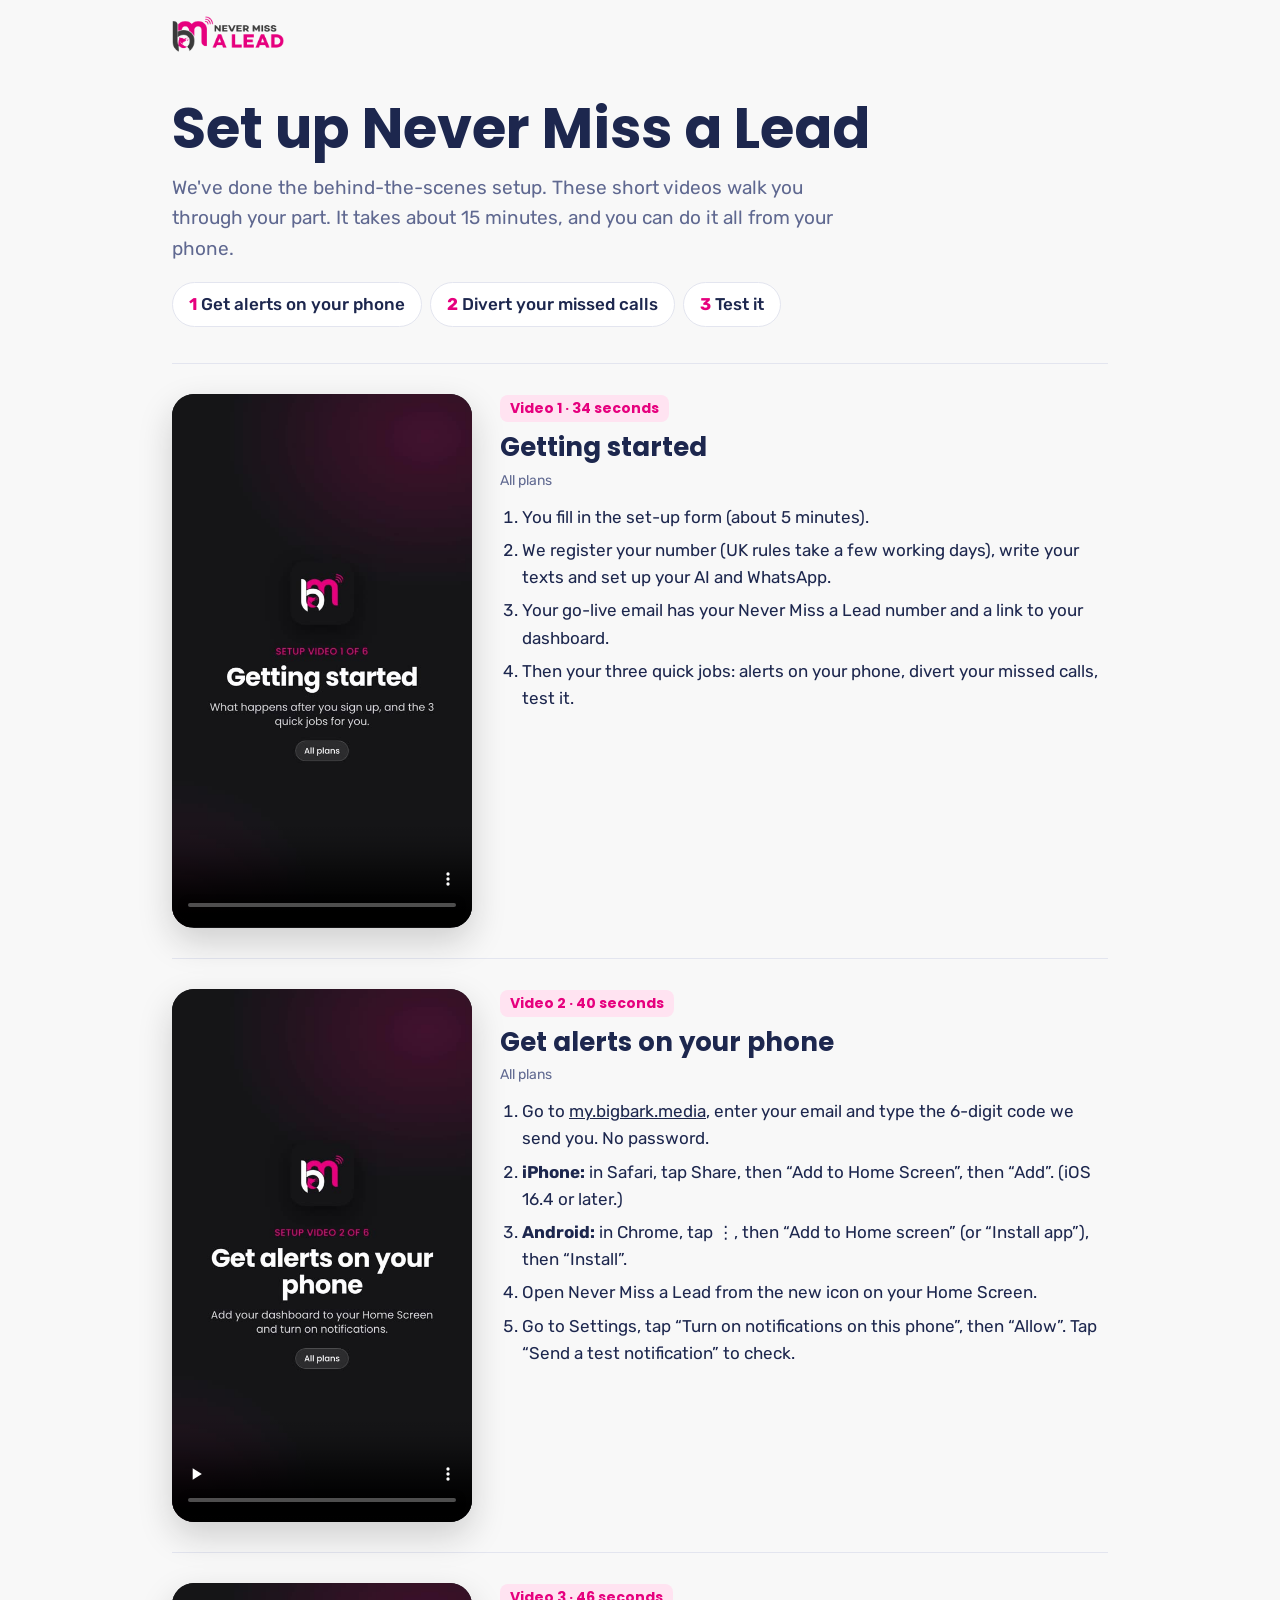
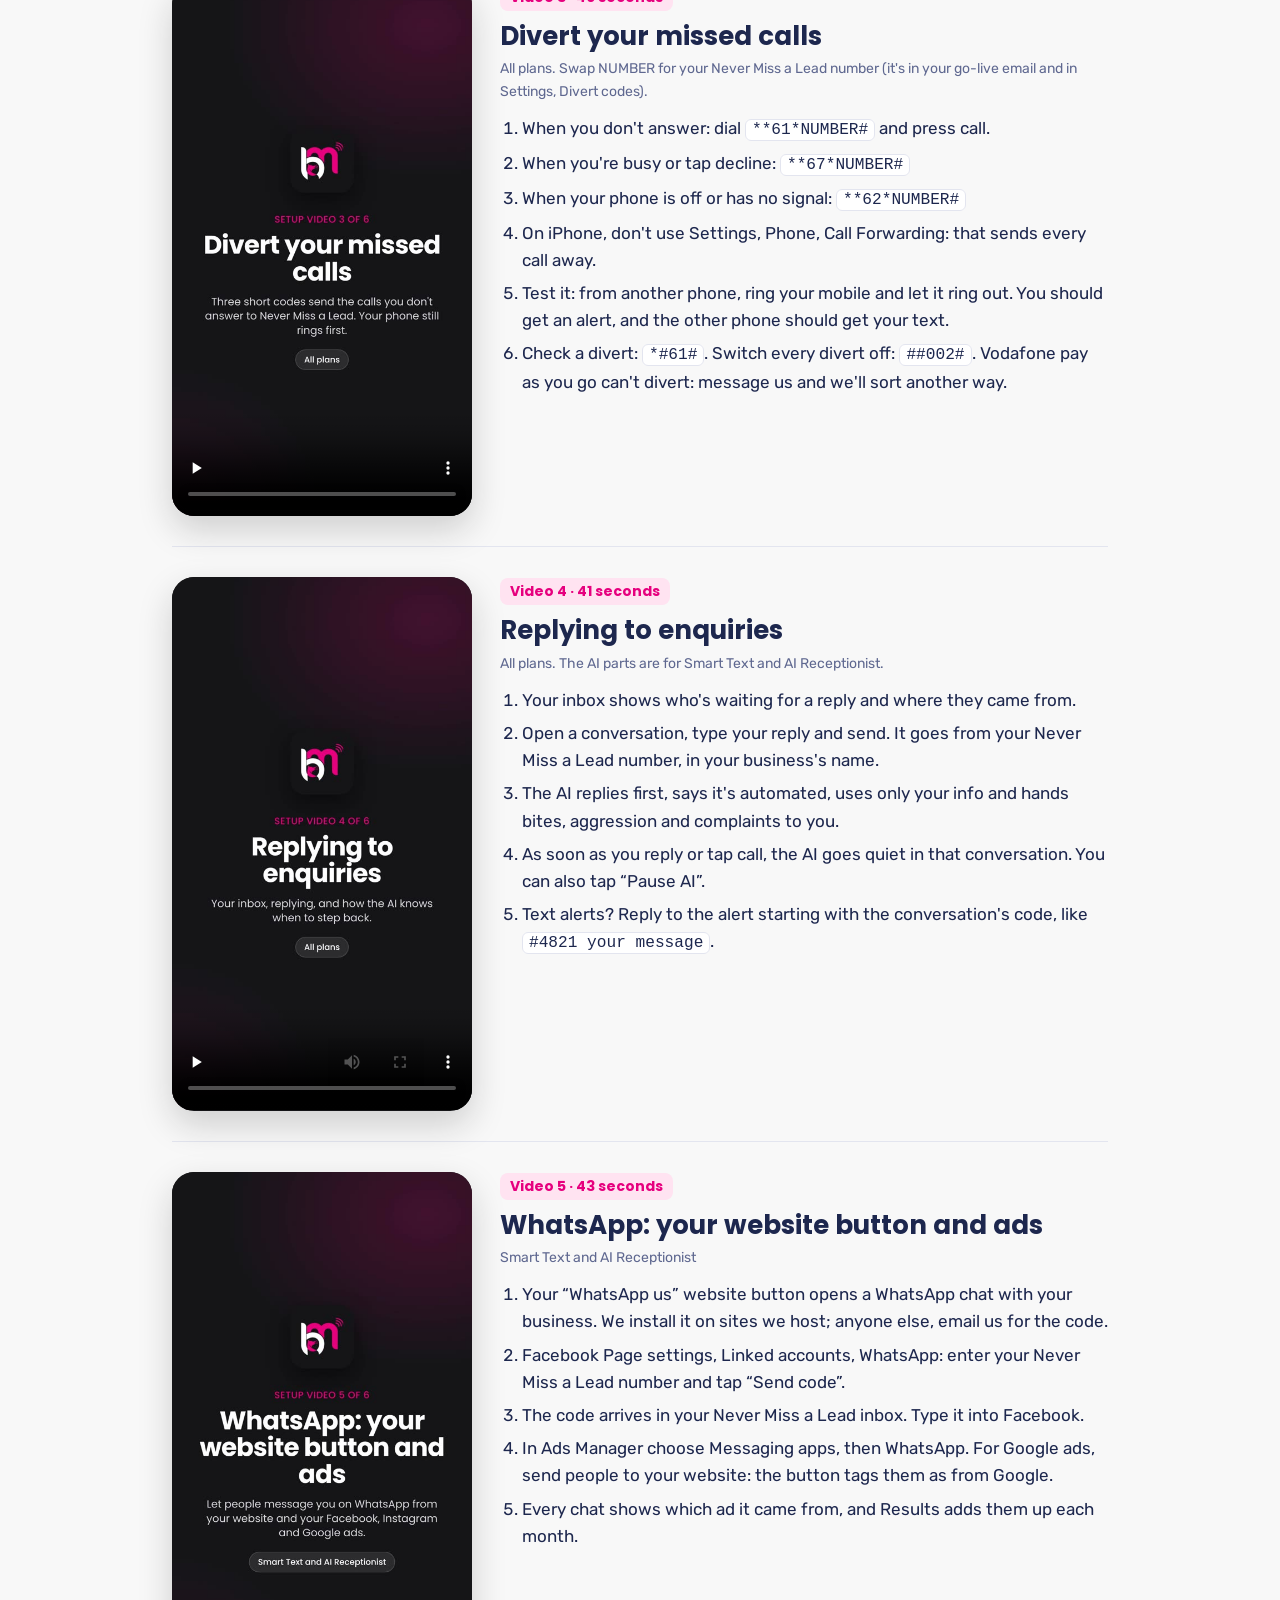
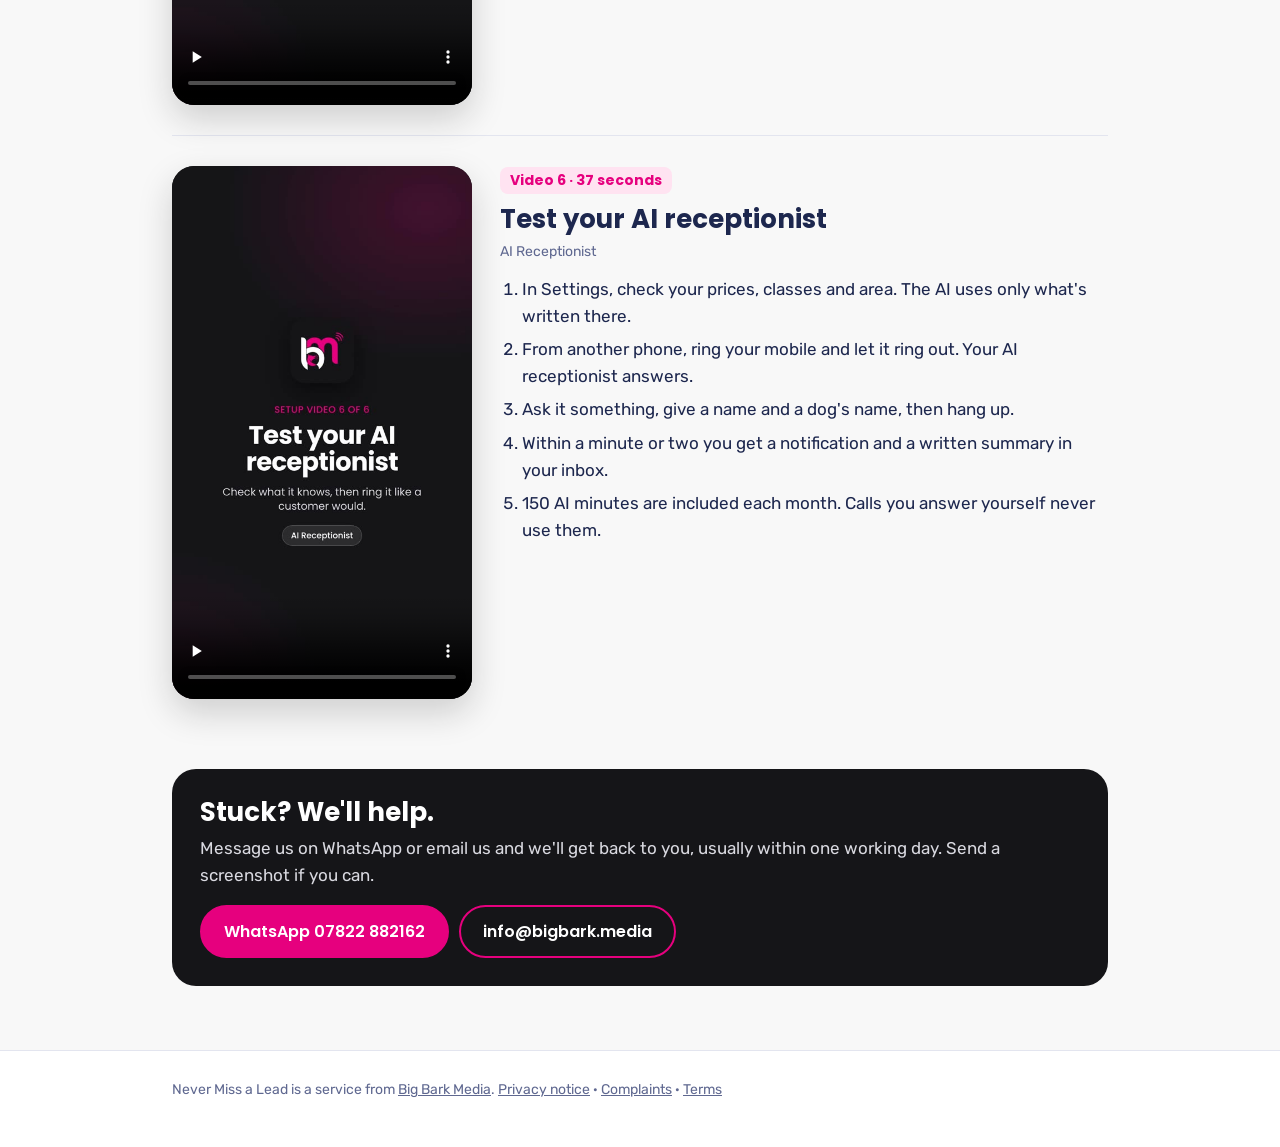
==== setup/index.html @ 9b6b5a78 "Setup videos page (/setup/) Co-Authored-By: Claude Opus 5.5 <noreply@anthropic.com> Claude-Session: " ====
<!doctype html>
<html lang="en-GB">
<head>
<link rel="icon" type="image/png" sizes="32x32" href="../assets/favicon-32.png">
<link rel="icon" type="image/png" sizes="192x192" href="../assets/favicon-192.png">
<link rel="apple-touch-icon" href="../assets/apple-touch-icon.png">
<meta charset="utf-8">
<meta name="viewport" content="width=device-width, initial-scale=1">
<title>Setup videos | Never Miss a Lead</title>
<meta name="description" content="Six short videos that walk you through setting up Never Miss a Lead: alerts on your phone, diverting your missed calls, replying, WhatsApp and testing your AI receptionist.">
<meta name="robots" content="noindex">
<meta name="theme-color" content="#151518">
<link rel="preconnect" href="https://fonts.googleapis.com">
<link rel="preconnect" href="https://fonts.gstatic.com" crossorigin>
<link href="https://fonts.googleapis.com/css2?family=Poppins:wght@500;600;700&family=Rubik:wght@400;500&display=swap" rel="stylesheet">
<style>
:root{--ink:#1D274E;--paper:#F8F8F8;--white:#fff;--hivis:#FFE3F1;--pink:#E6007E;--line:#E3E5EF;--muted:#5F6890;--dark:#151518;
--display:"Poppins","Segoe UI",system-ui,sans-serif;--body:"Rubik",system-ui,-apple-system,"Segoe UI",sans-serif}
*{box-sizing:border-box}
body{margin:0;background:var(--paper);color:var(--ink);font:400 17px/1.6 var(--body)}
a{color:inherit}
:focus-visible{outline:3px solid var(--pink);outline-offset:2px}
.wrap{max-width:1000px;margin:0 auto;padding:0 clamp(16px,4vw,32px)}
.top{padding:16px 0}.top img{height:36px;width:auto}
h1{font:700 clamp(34px,7vw,56px)/1.05 var(--display);margin:24px 0 14px}
.lede{font-size:19px;color:var(--muted);margin:0 0 18px;max-width:58ch}
.jobs{display:flex;flex-wrap:wrap;gap:8px;margin:0 0 36px;padding:0;list-style:none}
.jobs li{background:var(--white);border:1px solid var(--line);border-radius:999px;padding:8px 16px;font-weight:500}
.jobs b{color:var(--pink)}
.vid{display:grid;grid-template-columns:minmax(0,300px) 1fr;gap:28px;align-items:start;padding:30px 0;border-top:1px solid var(--line)}
.vid video{width:100%;aspect-ratio:9/16;border-radius:22px;background:var(--dark);display:block;box-shadow:0 14px 34px rgba(21,21,24,.18)}
.num{display:inline-block;font:700 14px var(--display);color:var(--pink);background:var(--hivis);border-radius:8px;padding:3px 10px}
h2{font:700 26px/1.2 var(--display);margin:10px 0 6px}
.plans{font-size:14px;color:var(--muted);margin:0 0 12px}
.vid ol{margin:0;padding-left:22px}
.vid li{margin:6px 0}
code{background:var(--white);border:1px solid var(--line);border-radius:6px;padding:1px 6px;font-size:.95em;white-space:nowrap}
.help{margin:40px 0 64px;background:var(--dark);color:#fff;border-radius:24px;padding:28px}
.help h2{color:#fff;margin-top:0}
.help p{color:#D9D9E0;margin:0 0 16px}
.btns{display:flex;flex-wrap:wrap;gap:10px}
.btn{display:inline-flex;align-items:center;min-height:48px;padding:12px 22px;border-radius:30px;border:2px solid var(--pink);font:600 16px var(--display);text-decoration:none;background:var(--pink);color:#fff}
.btn.ghost{background:transparent}
.site-foot{border-top:1px solid var(--line);background:var(--white);padding:28px 0 36px;font-size:14px;color:var(--muted)}
.site-foot p{margin:0 0 10px}
@media (max-width:700px){.vid{grid-template-columns:1fr}.vid video{max-width:340px;margin:0 auto}}
</style>
</head>
<body>
<div class="wrap">
  <header class="top"><a href="../index.html"><img src="../assets/nevermiss-logo.png" alt="Never Miss a Lead by Big Bark Media" width="125" height="40"></a></header>
  <main>
    <h1>Set up Never Miss a Lead</h1>
    <p class="lede">We've done the behind-the-scenes setup. These short videos walk you through your part. It takes about 15 minutes, and you can do it all from your phone.</p>
    <ul class="jobs" aria-label="Your three jobs">
      <li><b>1</b> Get alerts on your phone</li>
      <li><b>2</b> Divert your missed calls</li>
      <li><b>3</b> Test it</li>
    </ul>

    <section class="vid" id="getting-started">
      <video controls playsinline preload="none" poster="videos/1-getting-started.jpg" src="videos/1-getting-started.mp4"></video>
      <div>
        <span class="num">Video 1 · 34 seconds</span>
        <h2>Getting started</h2>
        <p class="plans">All plans</p>
        <ol>
          <li>You fill in the set-up form (about 5 minutes).</li>
          <li>We register your number (UK rules take a few working days), write your texts and set up your AI and WhatsApp.</li>
          <li>Your go-live email has your Never Miss a Lead number and a link to your dashboard.</li>
          <li>Then your three quick jobs: alerts on your phone, divert your missed calls, test it.</li>
        </ol>
      </div>
    </section>

    <section class="vid" id="alerts">
      <video controls playsinline preload="none" poster="videos/2-get-alerts-on-your-phone.jpg" src="videos/2-get-alerts-on-your-phone.mp4"></video>
      <div>
        <span class="num">Video 2 · 40 seconds</span>
        <h2>Get alerts on your phone</h2>
        <p class="plans">All plans</p>
        <ol>
          <li>Go to <a href="https://my.bigbark.media">my.bigbark.media</a>, enter your email and type the 6-digit code we send you. No password.</li>
          <li><b>iPhone:</b> in Safari, tap Share, then “Add to Home Screen”, then “Add”. (iOS 16.4 or later.)</li>
          <li><b>Android:</b> in Chrome, tap ⋮, then “Add to Home screen” (or “Install app”), then “Install”.</li>
          <li>Open Never Miss a Lead from the new icon on your Home Screen.</li>
          <li>Go to Settings, tap “Turn on notifications on this phone”, then “Allow”. Tap “Send a test notification” to check.</li>
        </ol>
      </div>
    </section>

    <section class="vid" id="divert">
      <video controls playsinline preload="none" poster="videos/3-divert-your-missed-calls.jpg" src="videos/3-divert-your-missed-calls.mp4"></video>
      <div>
        <span class="num">Video 3 · 46 seconds</span>
        <h2>Divert your missed calls</h2>
        <p class="plans">All plans. Swap NUMBER for your Never Miss a Lead number (it's in your go-live email and in Settings, Divert codes).</p>
        <ol>
          <li>When you don't answer: dial <code>**61*NUMBER#</code> and press call.</li>
          <li>When you're busy or tap decline: <code>**67*NUMBER#</code></li>
          <li>When your phone is off or has no signal: <code>**62*NUMBER#</code></li>
          <li>On iPhone, don't use Settings, Phone, Call Forwarding: that sends every call away.</li>
          <li>Test it: from another phone, ring your mobile and let it ring out. You should get an alert, and the other phone should get your text.</li>
          <li>Check a divert: <code>*#61#</code>. Switch every divert off: <code>##002#</code>. Vodafone pay as you go can't divert: message us and we'll sort another way.</li>
        </ol>
      </div>
    </section>

    <section class="vid" id="replying">
      <video controls playsinline preload="none" poster="videos/4-replying-to-enquiries.jpg" src="videos/4-replying-to-enquiries.mp4"></video>
      <div>
        <span class="num">Video 4 · 41 seconds</span>
        <h2>Replying to enquiries</h2>
        <p class="plans">All plans. The AI parts are for Smart Text and AI Receptionist.</p>
        <ol>
          <li>Your inbox shows who's waiting for a reply and where they came from.</li>
          <li>Open a conversation, type your reply and send. It goes from your Never Miss a Lead number, in your business's name.</li>
          <li>The AI replies first, says it's automated, uses only your info and hands bites, aggression and complaints to you.</li>
          <li>As soon as you reply or tap call, the AI goes quiet in that conversation. You can also tap “Pause AI”.</li>
          <li>Text alerts? Reply to the alert starting with the conversation's code, like <code>#4821 your message</code>.</li>
        </ol>
      </div>
    </section>

    <section class="vid" id="whatsapp">
      <video controls playsinline preload="none" poster="videos/5-whatsapp-website-button-and-ads.jpg" src="videos/5-whatsapp-website-button-and-ads.mp4"></video>
      <div>
        <span class="num">Video 5 · 43 seconds</span>
        <h2>WhatsApp: your website button and ads</h2>
        <p class="plans">Smart Text and AI Receptionist</p>
        <ol>
          <li>Your “WhatsApp us” website button opens a WhatsApp chat with your business. We install it on sites we host; anyone else, email us for the code.</li>
          <li>Facebook Page settings, Linked accounts, WhatsApp: enter your Never Miss a Lead number and tap “Send code”.</li>
          <li>The code arrives in your Never Miss a Lead inbox. Type it into Facebook.</li>
          <li>In Ads Manager choose Messaging apps, then WhatsApp. For Google ads, send people to your website: the button tags them as from Google.</li>
          <li>Every chat shows which ad it came from, and Results adds them up each month.</li>
        </ol>
      </div>
    </section>

    <section class="vid" id="ai-receptionist">
      <video controls playsinline preload="none" poster="videos/6-test-your-ai-receptionist.jpg" src="videos/6-test-your-ai-receptionist.mp4"></video>
      <div>
        <span class="num">Video 6 · 37 seconds</span>
        <h2>Test your AI receptionist</h2>
        <p class="plans">AI Receptionist</p>
        <ol>
          <li>In Settings, check your prices, classes and area. The AI uses only what's written there.</li>
          <li>From another phone, ring your mobile and let it ring out. Your AI receptionist answers.</li>
          <li>Ask it something, give a name and a dog's name, then hang up.</li>
          <li>Within a minute or two you get a notification and a written summary in your inbox.</li>
          <li>150 AI minutes are included each month. Calls you answer yourself never use them.</li>
        </ol>
      </div>
    </section>

    <section class="help">
      <h2>Stuck? We'll help.</h2>
      <p>Message us on WhatsApp or email us and we'll get back to you, usually within one working day. Send a screenshot if you can.</p>
      <div class="btns">
        <a class="btn" href="https://wa.me/447822882162?text=Hi%2C%20I%20need%20a%20hand%20setting%20up%20Never%20Miss%20a%20Lead">WhatsApp 07822 882162</a>
        <a class="btn ghost" href="mailto:info@bigbark.media?subject=Never%20Miss%20a%20Lead%20setup">info@bigbark.media</a>
      </div>
    </section>
  </main>
</div>
<footer class="site-foot"><div class="wrap">
  <p>Never Miss a Lead is a service from <a href="https://bigbark.media">Big Bark Media</a>. <a href="../privacy.html">Privacy notice</a> · <a href="../complaints.html">Complaints</a> · <a href="../terms.html">Terms</a></p>
</div></footer>
</body>
</html>
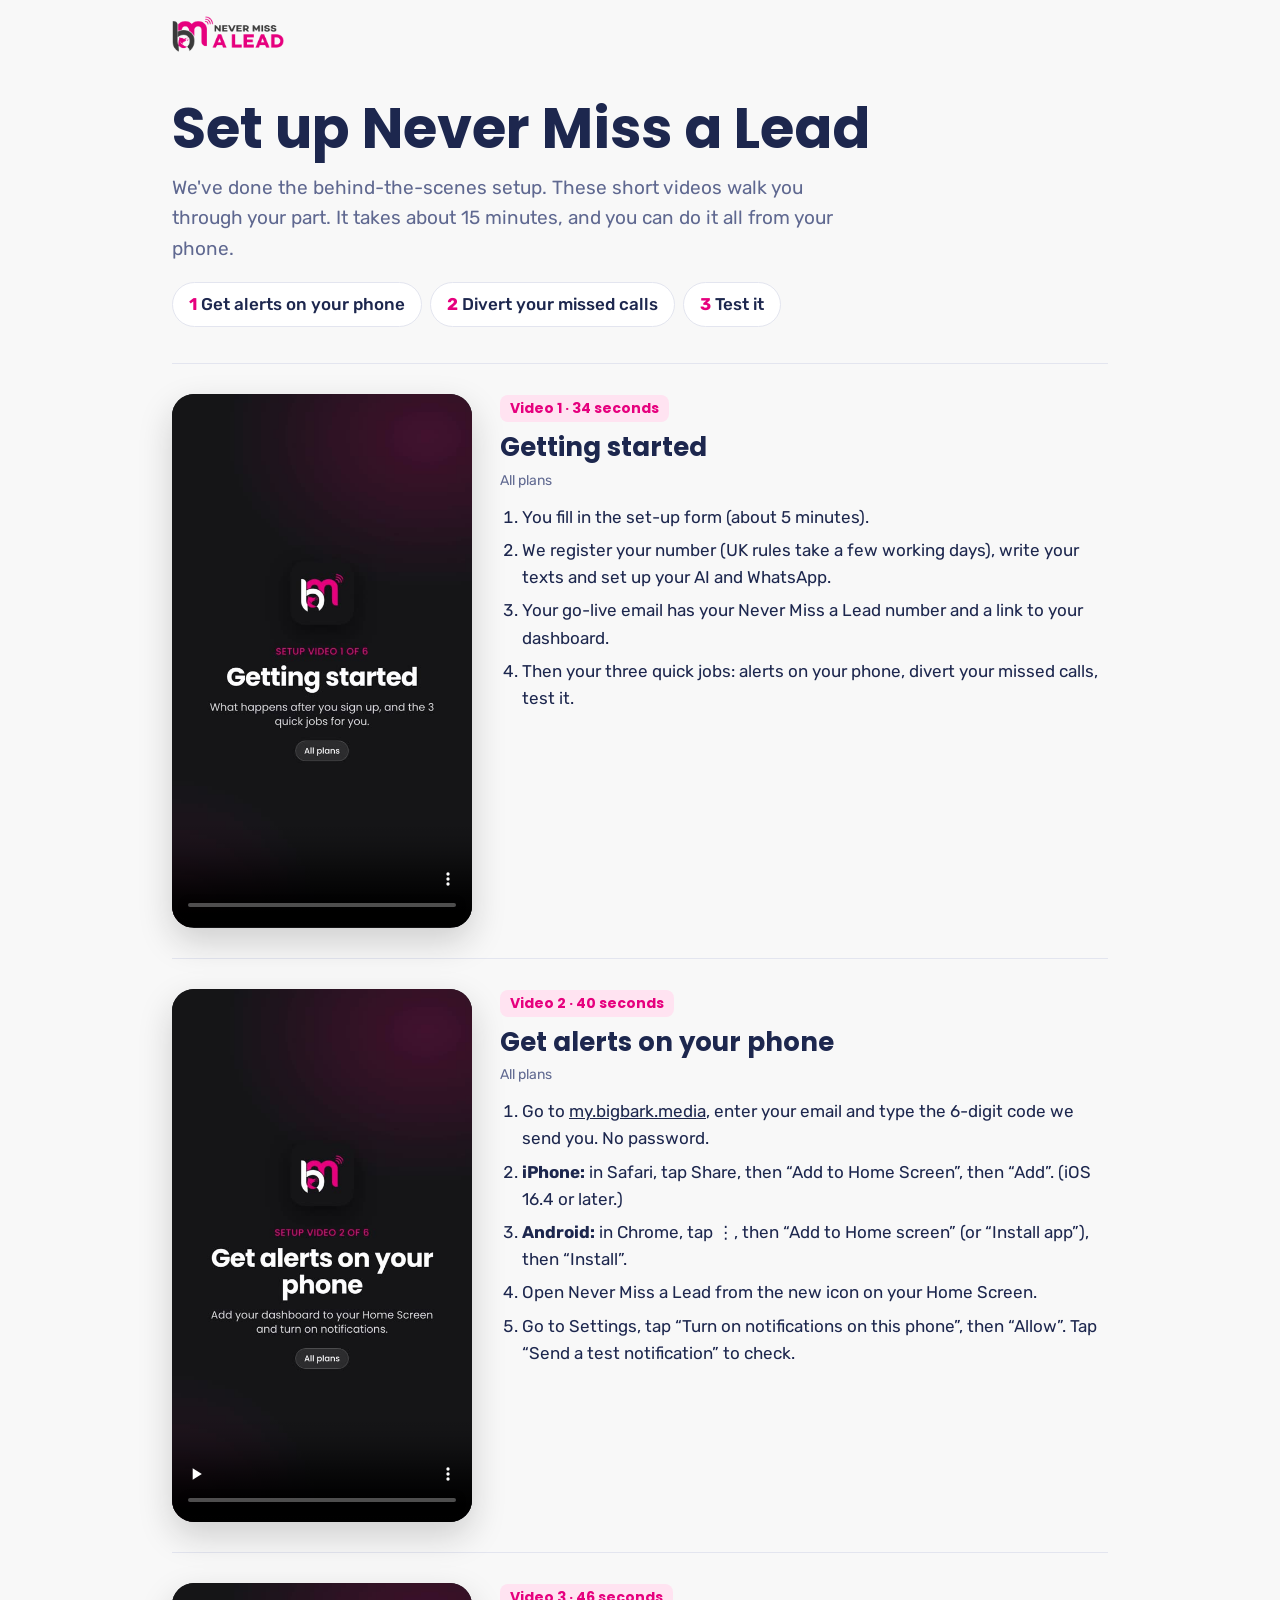
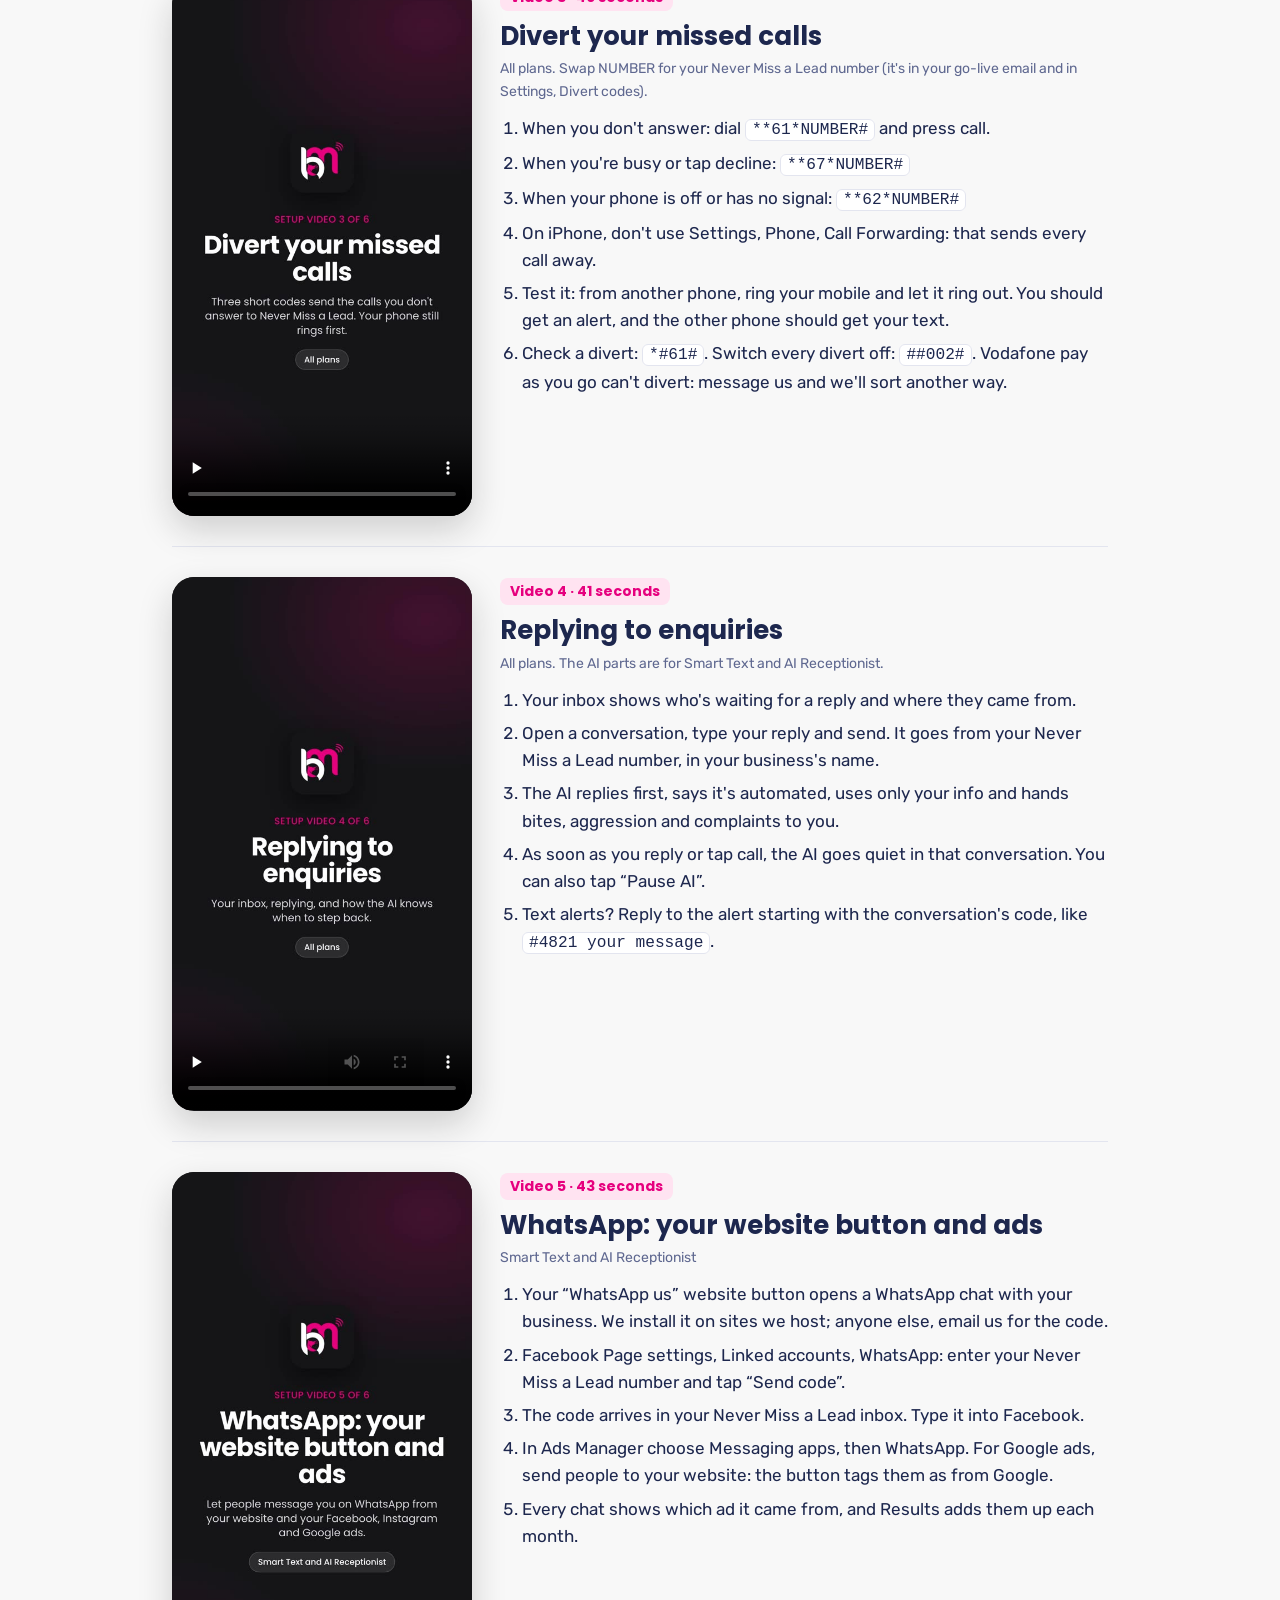
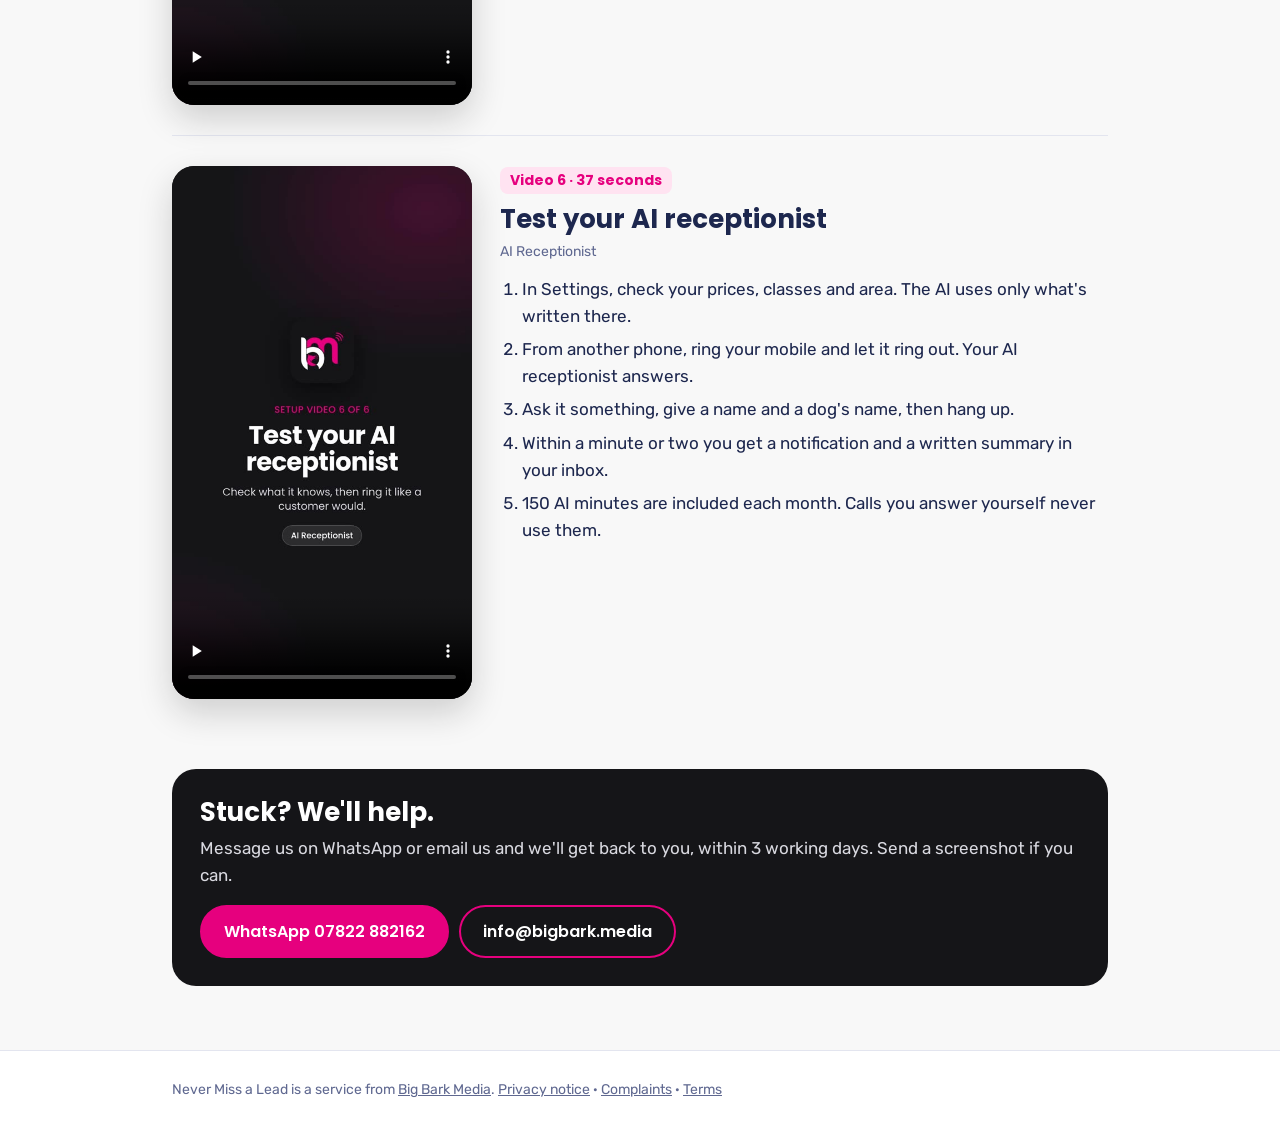
==== commit 09124423: "WhatsApp instead of booking calls; support within 3 working days Co-Authored-By: Claude Opus 5.5 <no" ====
--- a/setup/index.html
+++ b/setup/index.html
@@ -156,7 +156,7 @@
 
     <section class="help">
       <h2>Stuck? We'll help.</h2>
-      <p>Message us on WhatsApp or email us and we'll get back to you, usually within one working day. Send a screenshot if you can.</p>
+      <p>Message us on WhatsApp or email us and we'll get back to you, within 3 working days. Send a screenshot if you can.</p>
       <div class="btns">
         <a class="btn" href="https://wa.me/447822882162?text=Hi%2C%20I%20need%20a%20hand%20setting%20up%20Never%20Miss%20a%20Lead">WhatsApp 07822 882162</a>
         <a class="btn ghost" href="mailto:info@bigbark.media?subject=Never%20Miss%20a%20Lead%20setup">info@bigbark.media</a>
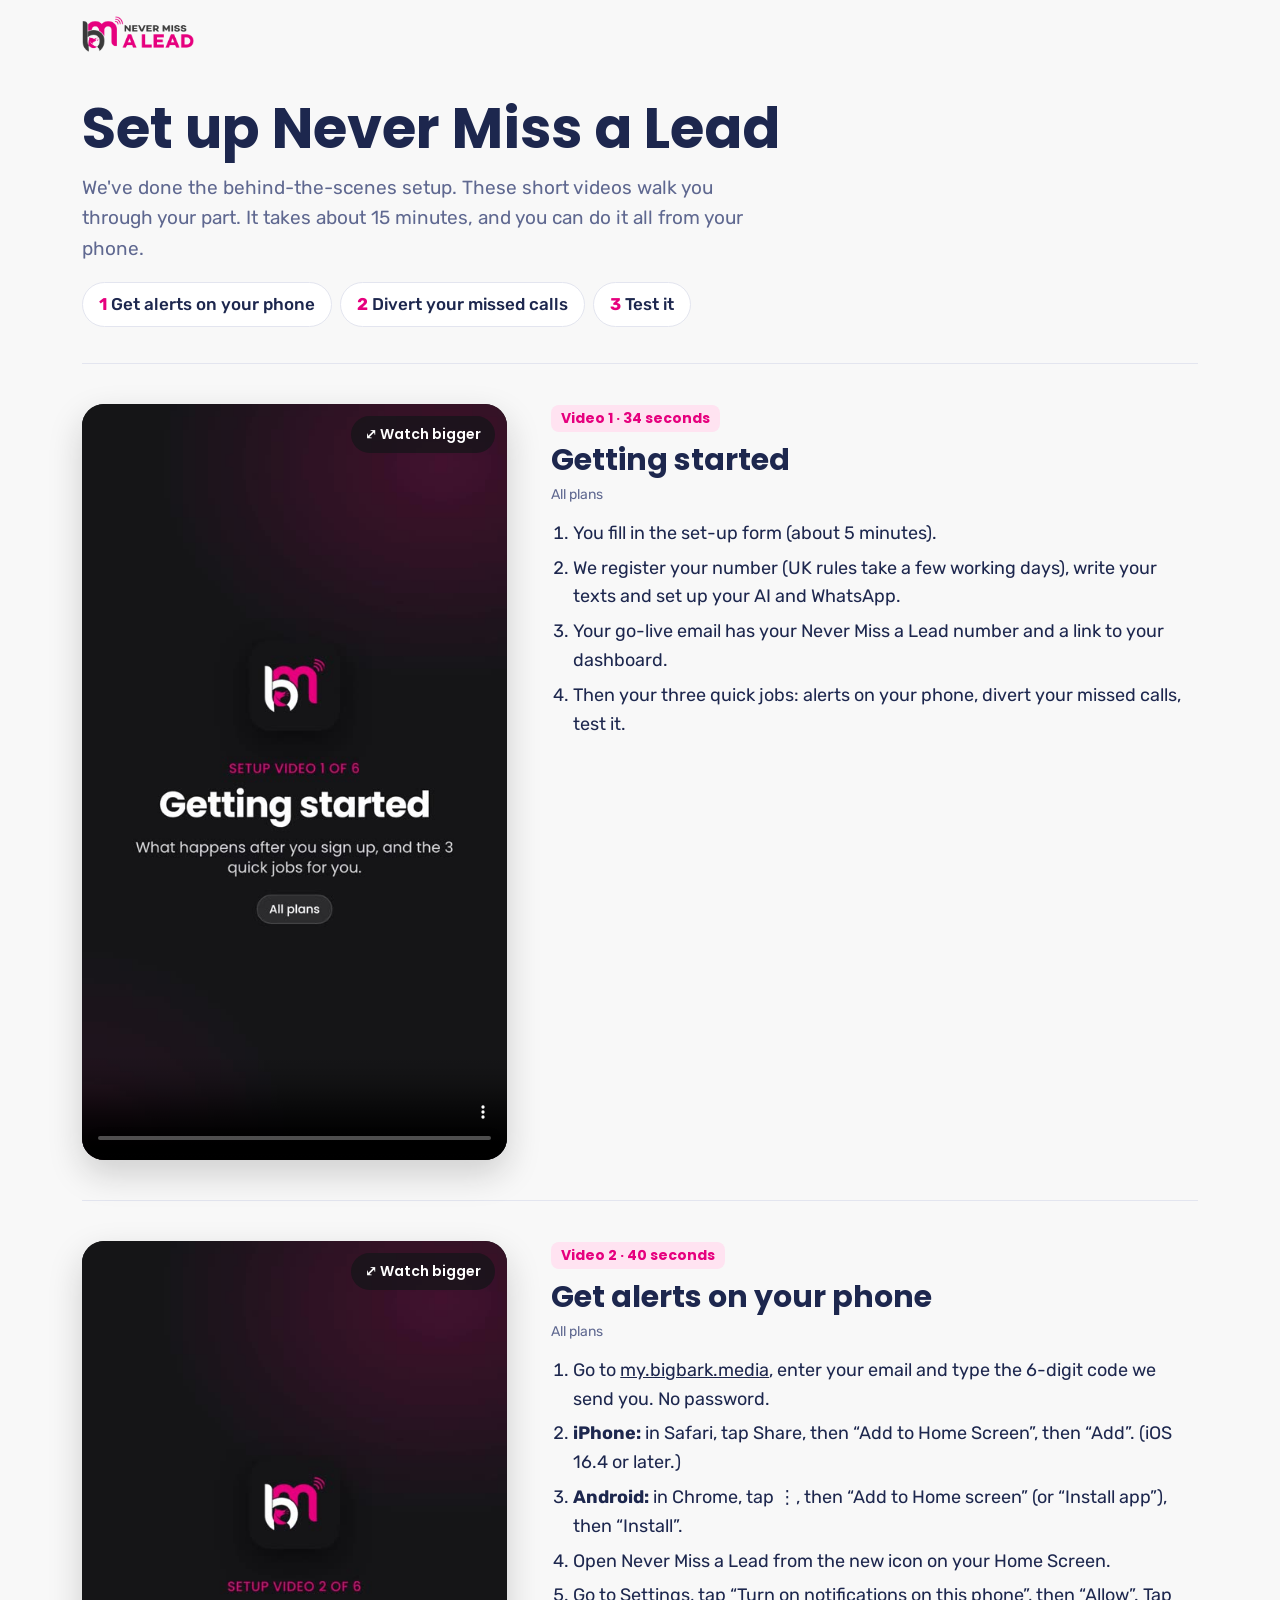
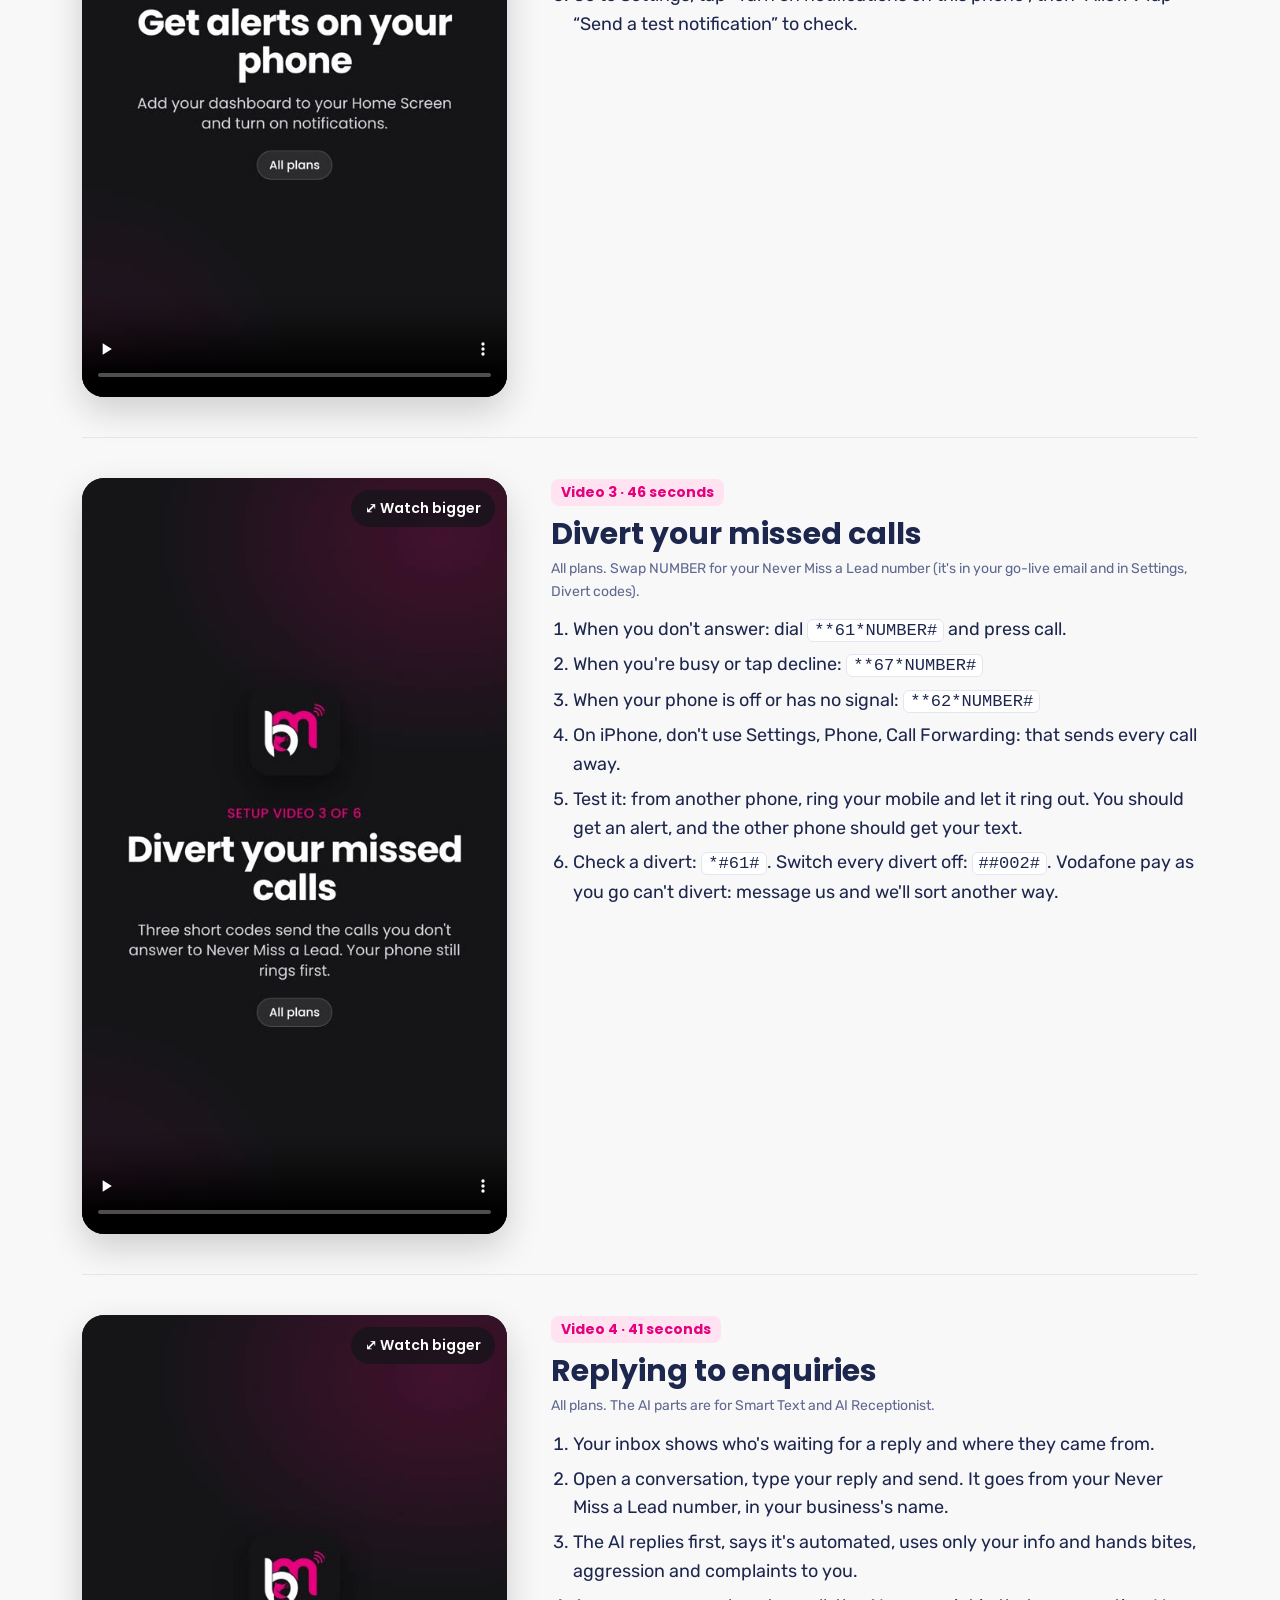
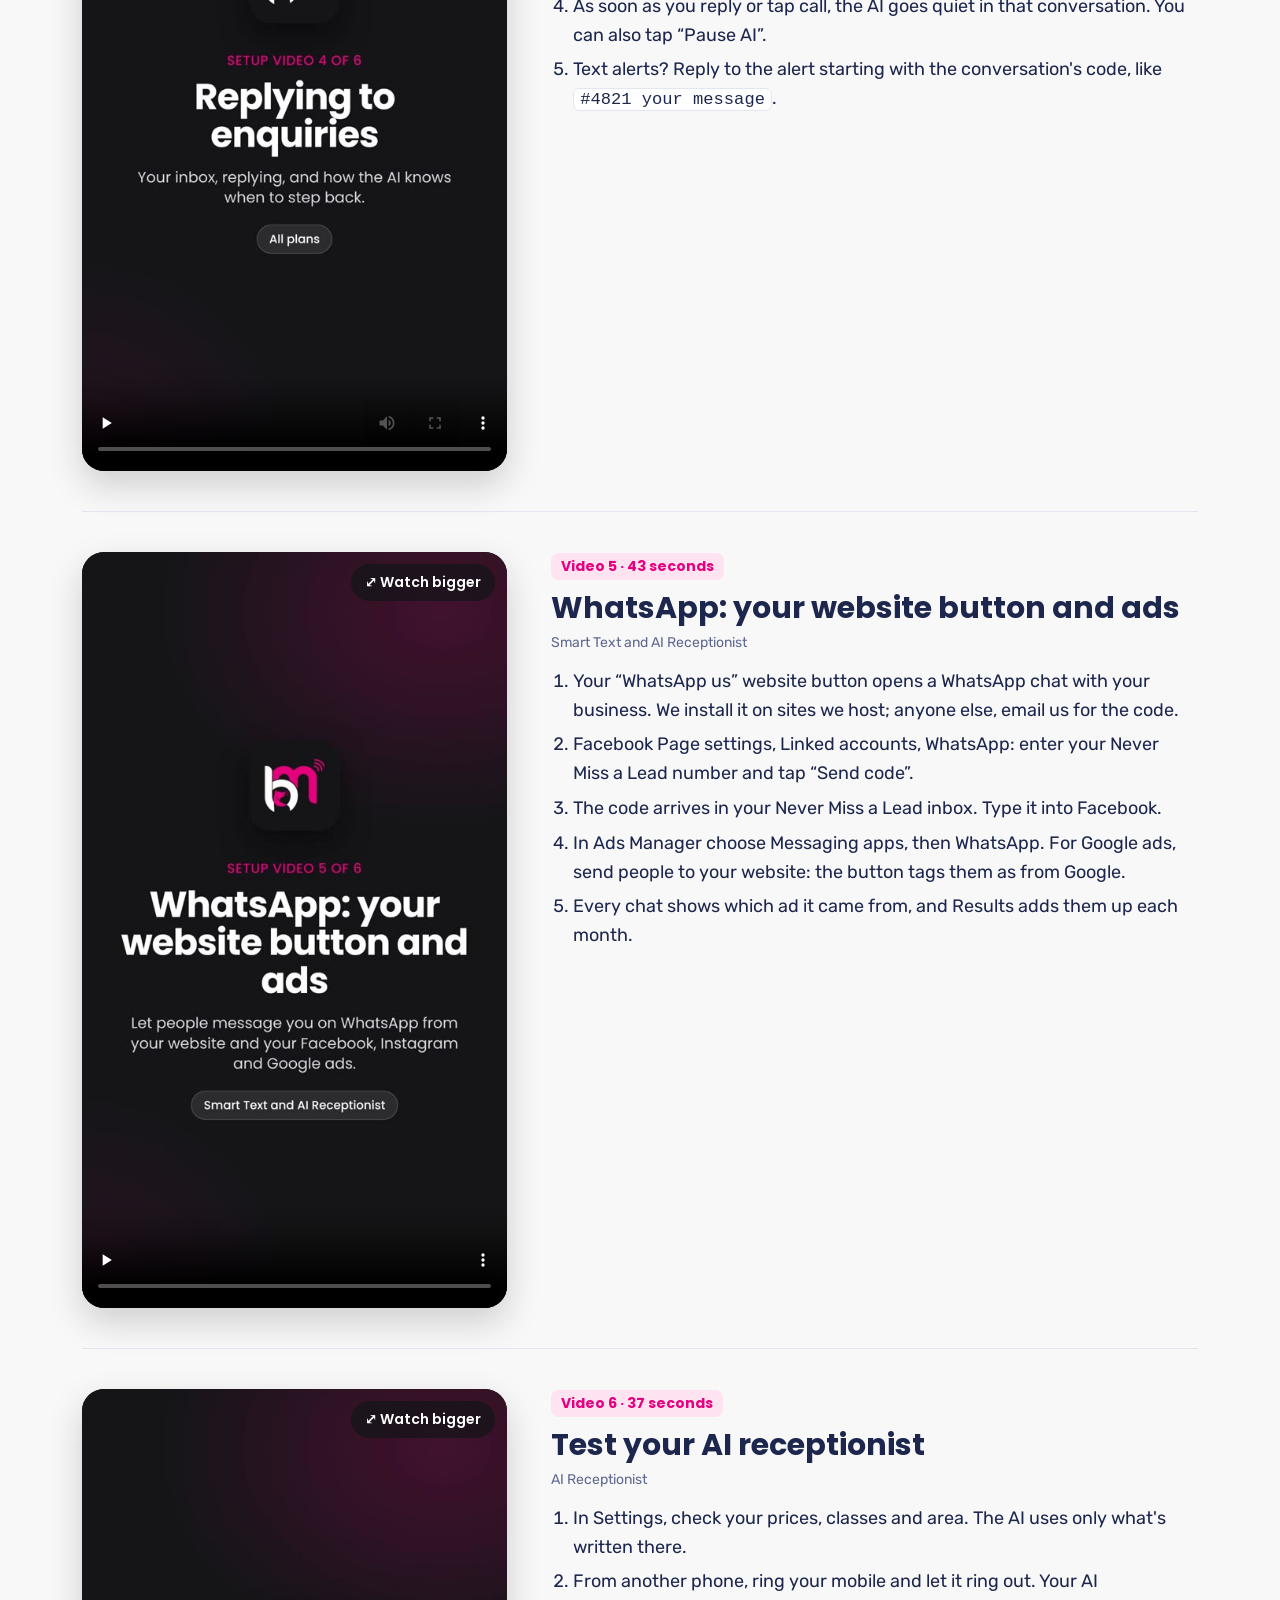
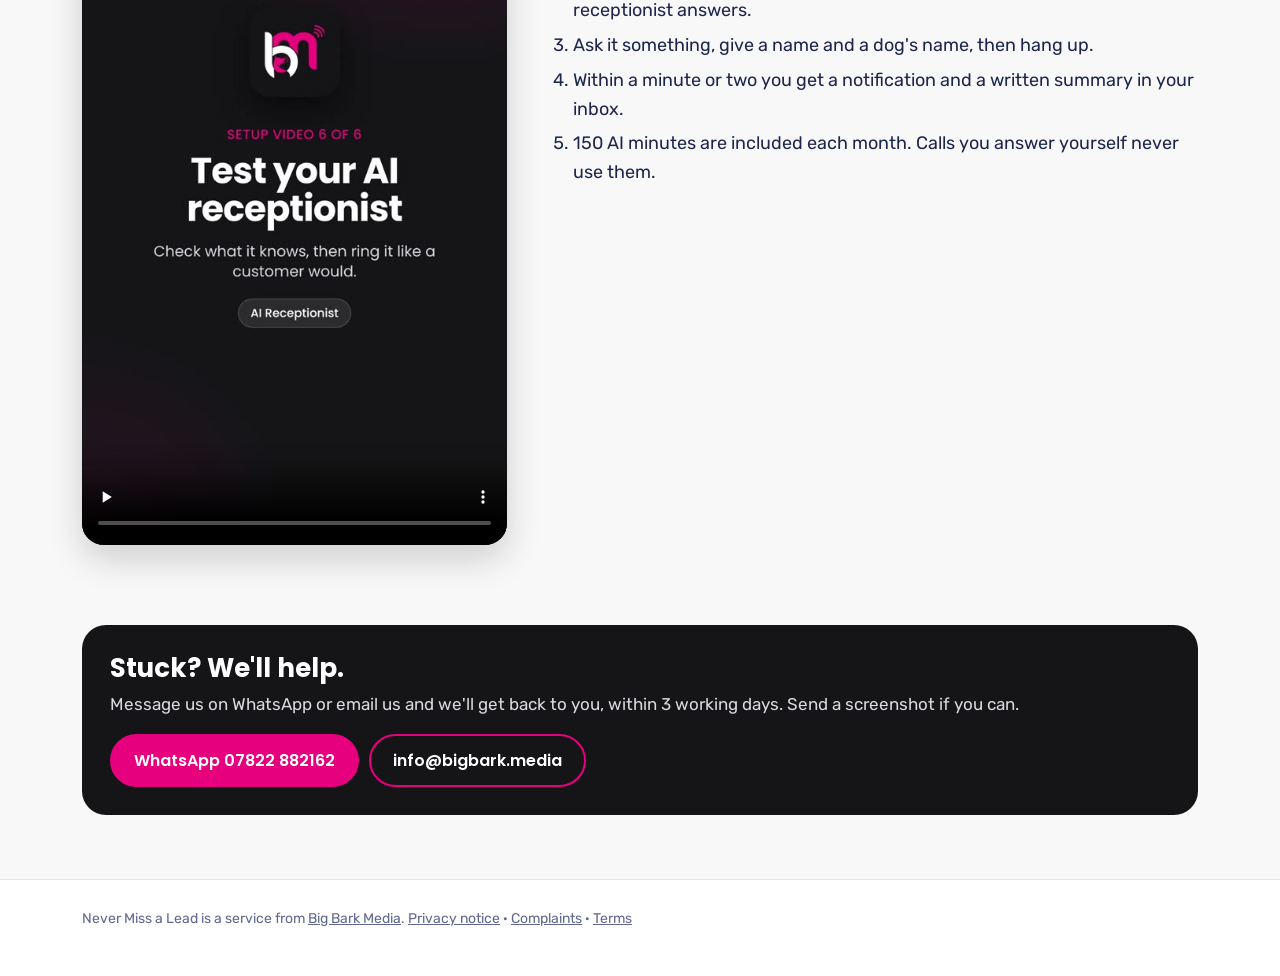
==== commit 7d2b3b38: "Setup page: bigger videos on desktop Co-Authored-By: Claude Opus 5.5 <noreply@anthropic.com> Claude-" ====
--- a/setup/index.html
+++ b/setup/index.html
@@ -20,15 +20,16 @@
 body{margin:0;background:var(--paper);color:var(--ink);font:400 17px/1.6 var(--body)}
 a{color:inherit}
 :focus-visible{outline:3px solid var(--pink);outline-offset:2px}
-.wrap{max-width:1000px;margin:0 auto;padding:0 clamp(16px,4vw,32px)}
+.wrap{max-width:1180px;margin:0 auto;padding:0 clamp(16px,4vw,32px)}
 .top{padding:16px 0}.top img{height:36px;width:auto}
 h1{font:700 clamp(34px,7vw,56px)/1.05 var(--display);margin:24px 0 14px}
 .lede{font-size:19px;color:var(--muted);margin:0 0 18px;max-width:58ch}
 .jobs{display:flex;flex-wrap:wrap;gap:8px;margin:0 0 36px;padding:0;list-style:none}
 .jobs li{background:var(--white);border:1px solid var(--line);border-radius:999px;padding:8px 16px;font-weight:500}
 .jobs b{color:var(--pink)}
-.vid{display:grid;grid-template-columns:minmax(0,300px) 1fr;gap:28px;align-items:start;padding:30px 0;border-top:1px solid var(--line)}
-.vid video{width:100%;aspect-ratio:9/16;border-radius:22px;background:var(--dark);display:block;box-shadow:0 14px 34px rgba(21,21,24,.18)}
+.vid{display:grid;grid-template-columns:auto 1fr;gap:44px;align-items:start;padding:40px 0;border-top:1px solid var(--line)}
+.vbox{position:relative;width:min(460px,calc(84vh * 9 / 16));}
+.vid video{width:100%;aspect-ratio:9/16;cursor:pointer;border-radius:22px;background:var(--dark);display:block;box-shadow:0 14px 34px rgba(21,21,24,.18)}
 .num{display:inline-block;font:700 14px var(--display);color:var(--pink);background:var(--hivis);border-radius:8px;padding:3px 10px}
 h2{font:700 26px/1.2 var(--display);margin:10px 0 6px}
 .plans{font-size:14px;color:var(--muted);margin:0 0 12px}
@@ -43,7 +44,15 @@
 .btn.ghost{background:transparent}
 .site-foot{border-top:1px solid var(--line);background:var(--white);padding:28px 0 36px;font-size:14px;color:var(--muted)}
 .site-foot p{margin:0 0 10px}
-@media (max-width:700px){.vid{grid-template-columns:1fr}.vid video{max-width:340px;margin:0 auto}}
+.big{position:absolute;top:12px;right:12px;display:inline-flex;align-items:center;gap:6px;border:0;border-radius:999px;background:rgba(21,21,24,.75);color:#fff;font:600 14px var(--display);padding:8px 14px;cursor:pointer}
+.big:hover{background:var(--pink)}
+.vid h2{font-size:30px}
+.vid ol{font-size:18px}
+dialog.player{border:0;padding:0;background:transparent;max-width:none;max-height:none}
+dialog.player::backdrop{background:rgba(10,10,12,.88)}
+dialog.player video{height:92vh;width:auto;aspect-ratio:9/16;border-radius:24px;display:block;background:#000}
+dialog.player .close{position:fixed;top:18px;right:22px;width:48px;height:48px;border-radius:50%;border:0;background:#fff;color:var(--dark);font:700 26px/1 var(--display);cursor:pointer}
+@media (max-width:760px){.vid{grid-template-columns:1fr;gap:20px}.vbox{width:100%;max-width:340px;margin:0 auto}.big{display:none}.vid h2{font-size:24px}.vid ol{font-size:17px}}
 </style>
 </head>
 <body>
@@ -59,7 +68,7 @@
     </ul>
 
     <section class="vid" id="getting-started">
-      <video controls playsinline preload="none" poster="videos/1-getting-started.jpg" src="videos/1-getting-started.mp4"></video>
+      <div class="vbox"><video controls playsinline preload="none" poster="videos/1-getting-started.jpg" src="videos/1-getting-started.mp4"></video><button type="button" class="big" data-src="videos/1-getting-started.mp4" aria-label="Watch bigger">⤢ Watch bigger</button></div>
       <div>
         <span class="num">Video 1 · 34 seconds</span>
         <h2>Getting started</h2>
@@ -74,7 +83,7 @@
     </section>
 
     <section class="vid" id="alerts">
-      <video controls playsinline preload="none" poster="videos/2-get-alerts-on-your-phone.jpg" src="videos/2-get-alerts-on-your-phone.mp4"></video>
+      <div class="vbox"><video controls playsinline preload="none" poster="videos/2-get-alerts-on-your-phone.jpg" src="videos/2-get-alerts-on-your-phone.mp4"></video><button type="button" class="big" data-src="videos/2-get-alerts-on-your-phone.mp4" aria-label="Watch bigger">⤢ Watch bigger</button></div>
       <div>
         <span class="num">Video 2 · 40 seconds</span>
         <h2>Get alerts on your phone</h2>
@@ -90,7 +99,7 @@
     </section>
 
     <section class="vid" id="divert">
-      <video controls playsinline preload="none" poster="videos/3-divert-your-missed-calls.jpg" src="videos/3-divert-your-missed-calls.mp4"></video>
+      <div class="vbox"><video controls playsinline preload="none" poster="videos/3-divert-your-missed-calls.jpg" src="videos/3-divert-your-missed-calls.mp4"></video><button type="button" class="big" data-src="videos/3-divert-your-missed-calls.mp4" aria-label="Watch bigger">⤢ Watch bigger</button></div>
       <div>
         <span class="num">Video 3 · 46 seconds</span>
         <h2>Divert your missed calls</h2>
@@ -107,7 +116,7 @@
     </section>
 
     <section class="vid" id="replying">
-      <video controls playsinline preload="none" poster="videos/4-replying-to-enquiries.jpg" src="videos/4-replying-to-enquiries.mp4"></video>
+      <div class="vbox"><video controls playsinline preload="none" poster="videos/4-replying-to-enquiries.jpg" src="videos/4-replying-to-enquiries.mp4"></video><button type="button" class="big" data-src="videos/4-replying-to-enquiries.mp4" aria-label="Watch bigger">⤢ Watch bigger</button></div>
       <div>
         <span class="num">Video 4 · 41 seconds</span>
         <h2>Replying to enquiries</h2>
@@ -123,7 +132,7 @@
     </section>
 
     <section class="vid" id="whatsapp">
-      <video controls playsinline preload="none" poster="videos/5-whatsapp-website-button-and-ads.jpg" src="videos/5-whatsapp-website-button-and-ads.mp4"></video>
+      <div class="vbox"><video controls playsinline preload="none" poster="videos/5-whatsapp-website-button-and-ads.jpg" src="videos/5-whatsapp-website-button-and-ads.mp4"></video><button type="button" class="big" data-src="videos/5-whatsapp-website-button-and-ads.mp4" aria-label="Watch bigger">⤢ Watch bigger</button></div>
       <div>
         <span class="num">Video 5 · 43 seconds</span>
         <h2>WhatsApp: your website button and ads</h2>
@@ -139,7 +148,7 @@
     </section>
 
     <section class="vid" id="ai-receptionist">
-      <video controls playsinline preload="none" poster="videos/6-test-your-ai-receptionist.jpg" src="videos/6-test-your-ai-receptionist.mp4"></video>
+      <div class="vbox"><video controls playsinline preload="none" poster="videos/6-test-your-ai-receptionist.jpg" src="videos/6-test-your-ai-receptionist.mp4"></video><button type="button" class="big" data-src="videos/6-test-your-ai-receptionist.mp4" aria-label="Watch bigger">⤢ Watch bigger</button></div>
       <div>
         <span class="num">Video 6 · 37 seconds</span>
         <h2>Test your AI receptionist</h2>
@@ -167,5 +176,20 @@
 <footer class="site-foot"><div class="wrap">
   <p>Never Miss a Lead is a service from <a href="https://bigbark.media">Big Bark Media</a>. <a href="../privacy.html">Privacy notice</a> · <a href="../complaints.html">Complaints</a> · <a href="../terms.html">Terms</a></p>
 </div></footer>
+<dialog class="player" id="player" aria-label="Setup video"><button type="button" class="close" aria-label="Close">&times;</button><video controls playsinline></video></dialog>
+<script>
+(function(){
+  var d=document.getElementById('player'), v=d.querySelector('video');
+  if(!d.showModal) return;
+  function open(src, t){ document.querySelectorAll('.vid video').forEach(function(x){ x.pause(); });
+    v.src=src; d.showModal(); try{ v.currentTime=t||0; }catch(e){} v.play().catch(function(){}); }
+  function close(){ v.pause(); d.close(); }
+  document.querySelectorAll('.big').forEach(function(b){ b.addEventListener('click', function(){
+    var inline=b.parentNode.querySelector('video'); open(b.getAttribute('data-src'), inline.currentTime); }); });
+  d.querySelector('.close').addEventListener('click', close);
+  d.addEventListener('click', function(e){ if(e.target===d) close(); });
+  d.addEventListener('close', function(){ v.pause(); });
+})();
+</script>
 </body>
 </html>
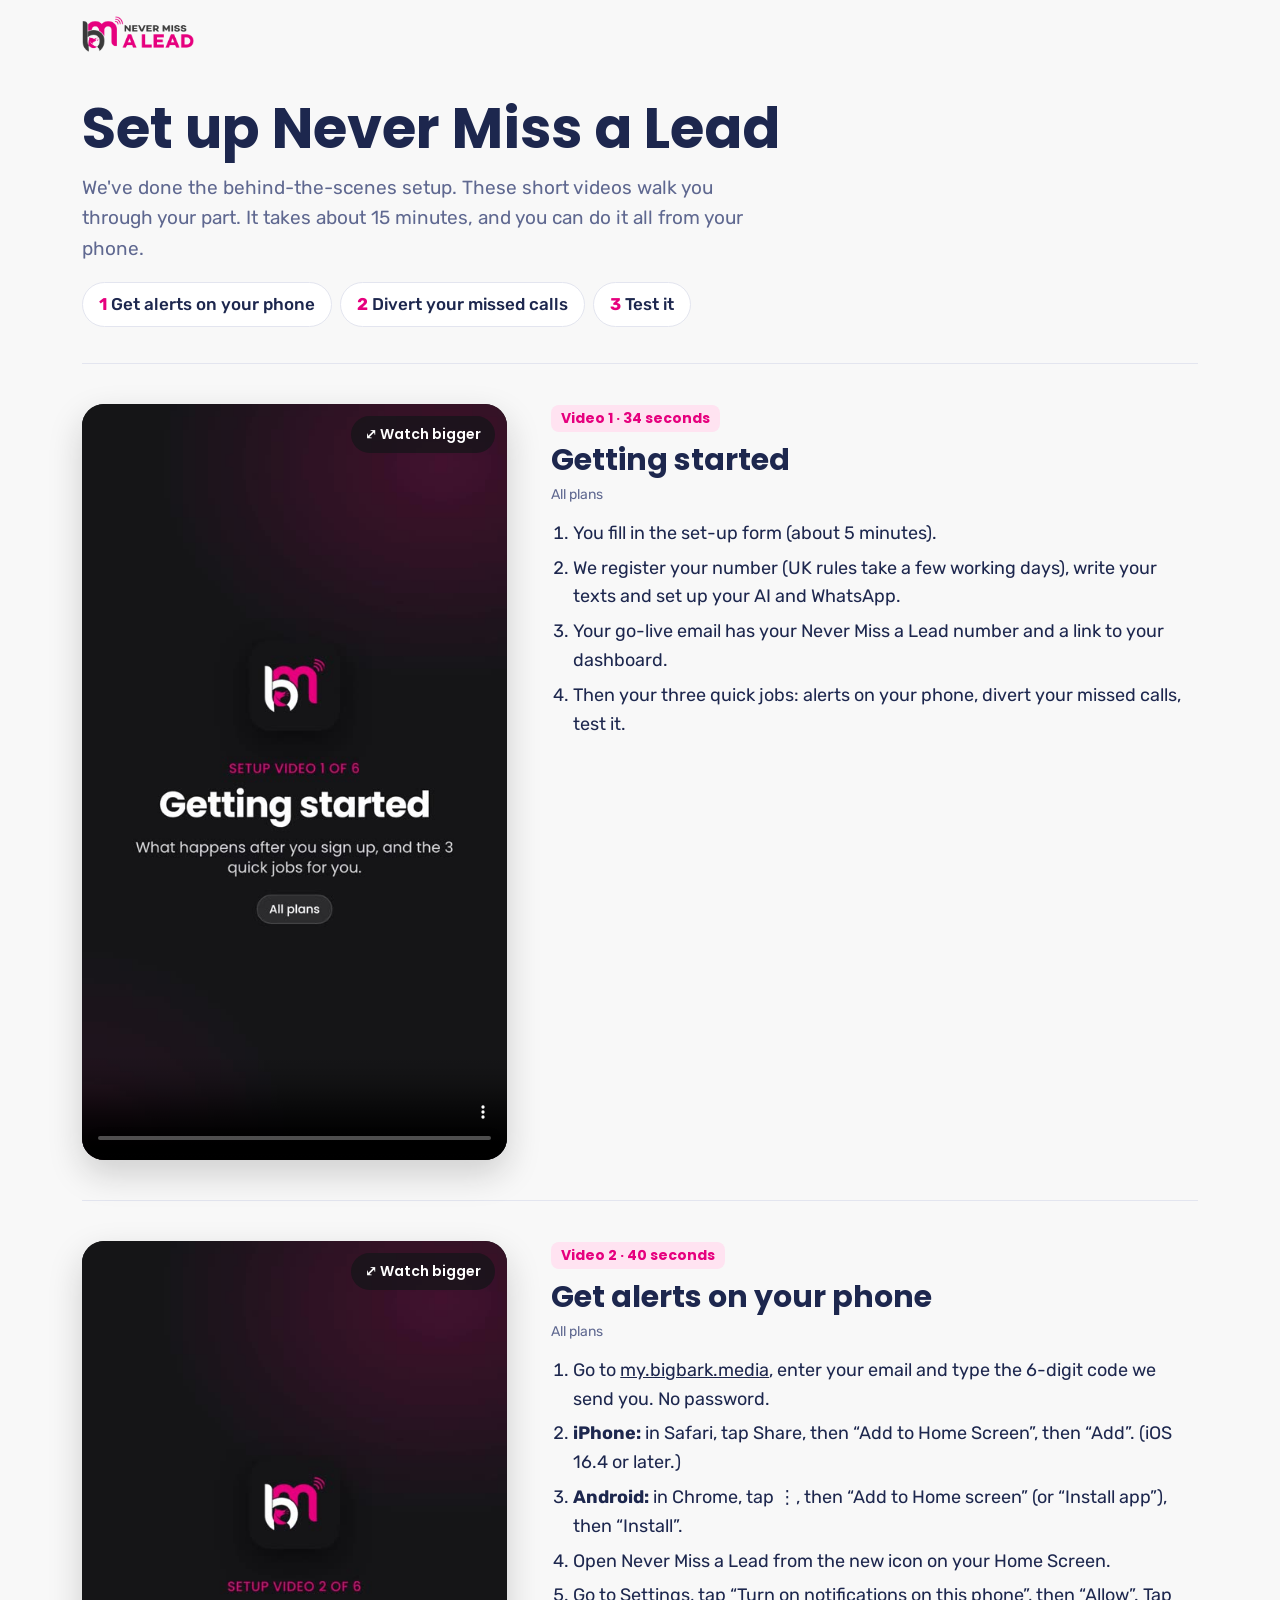
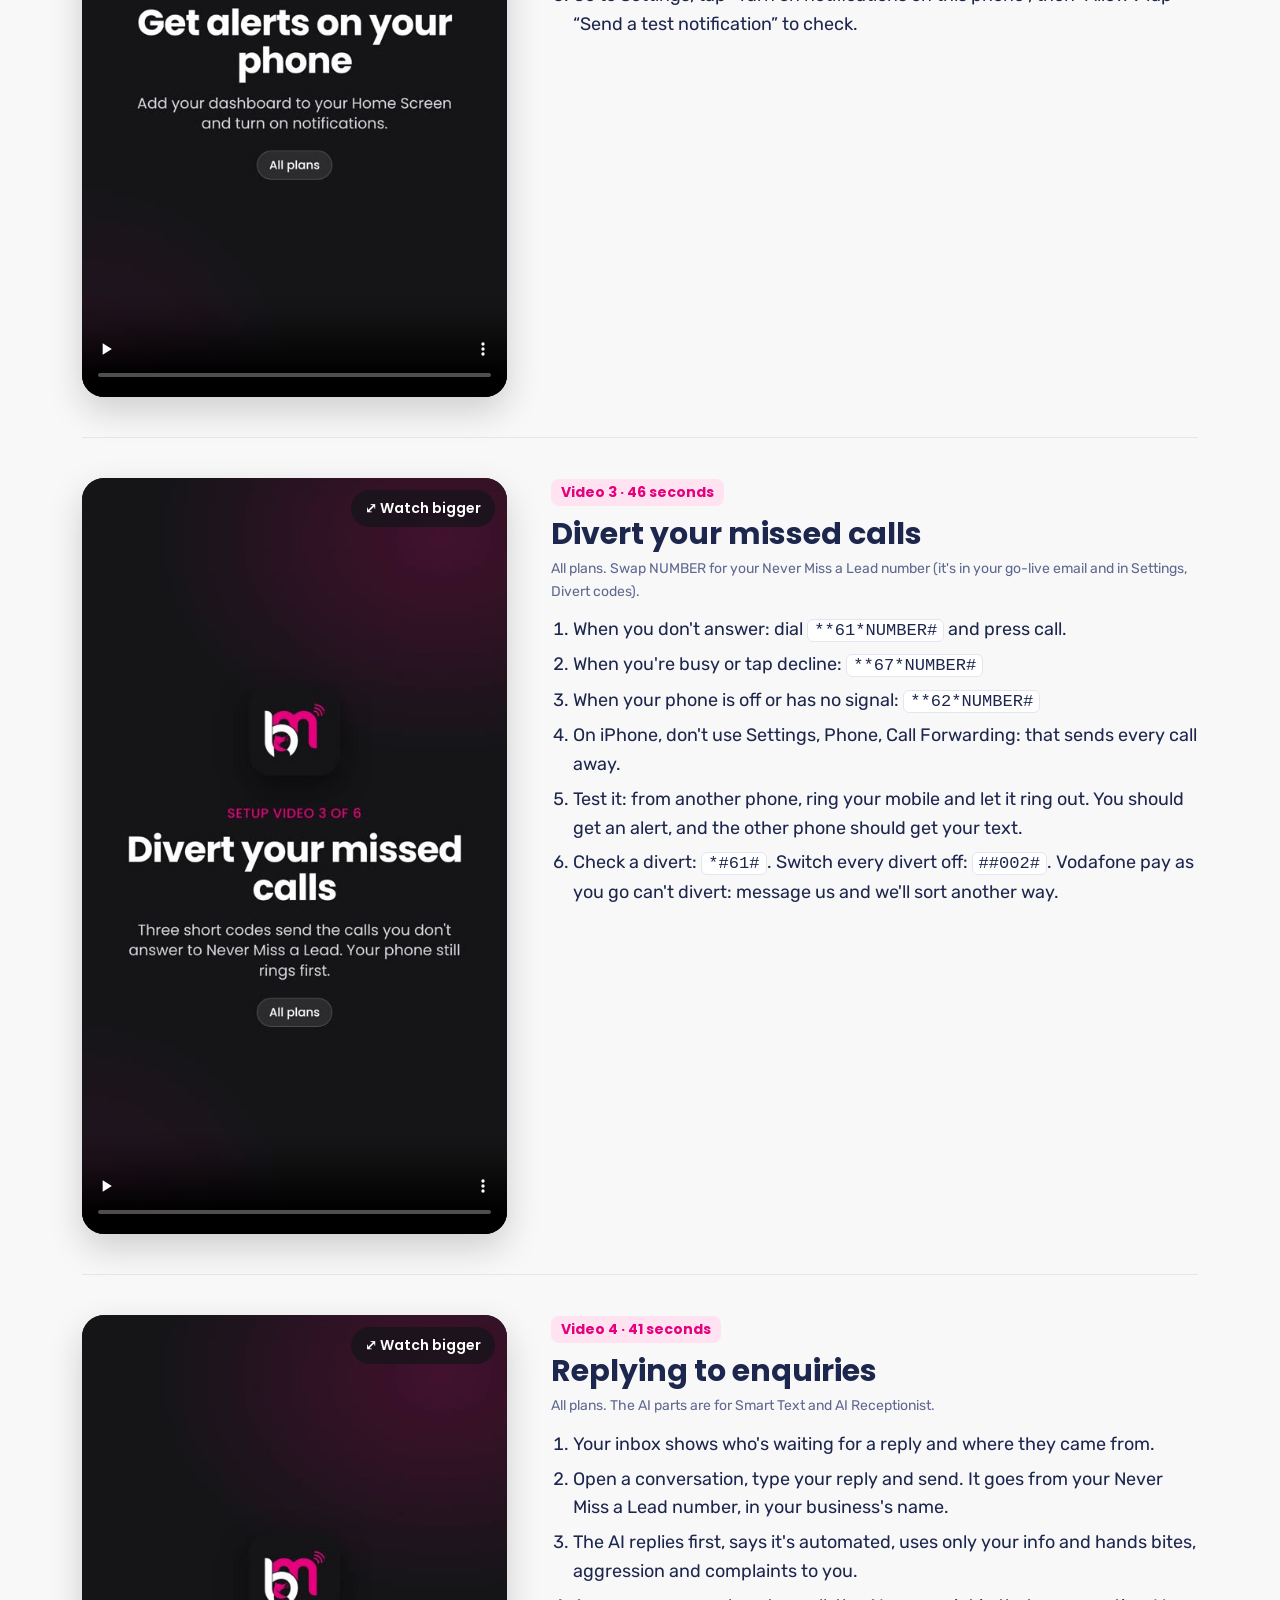
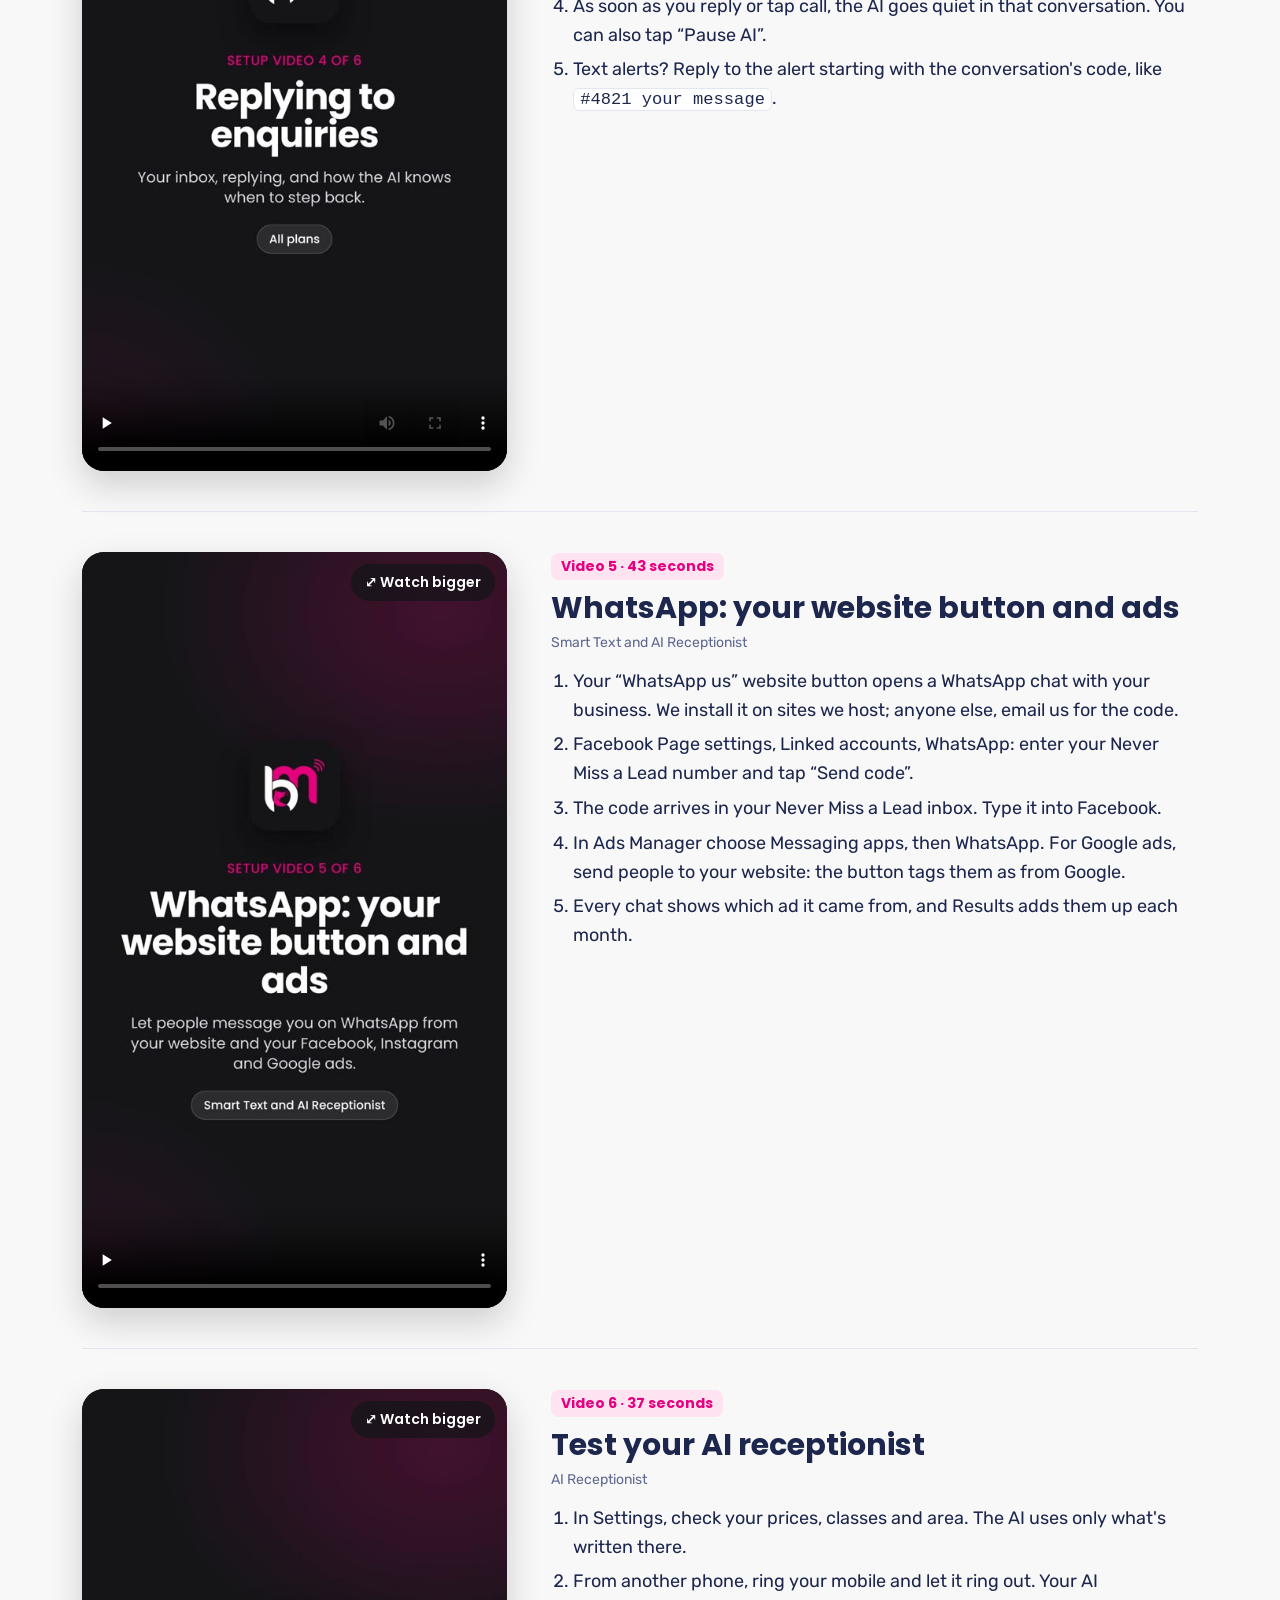
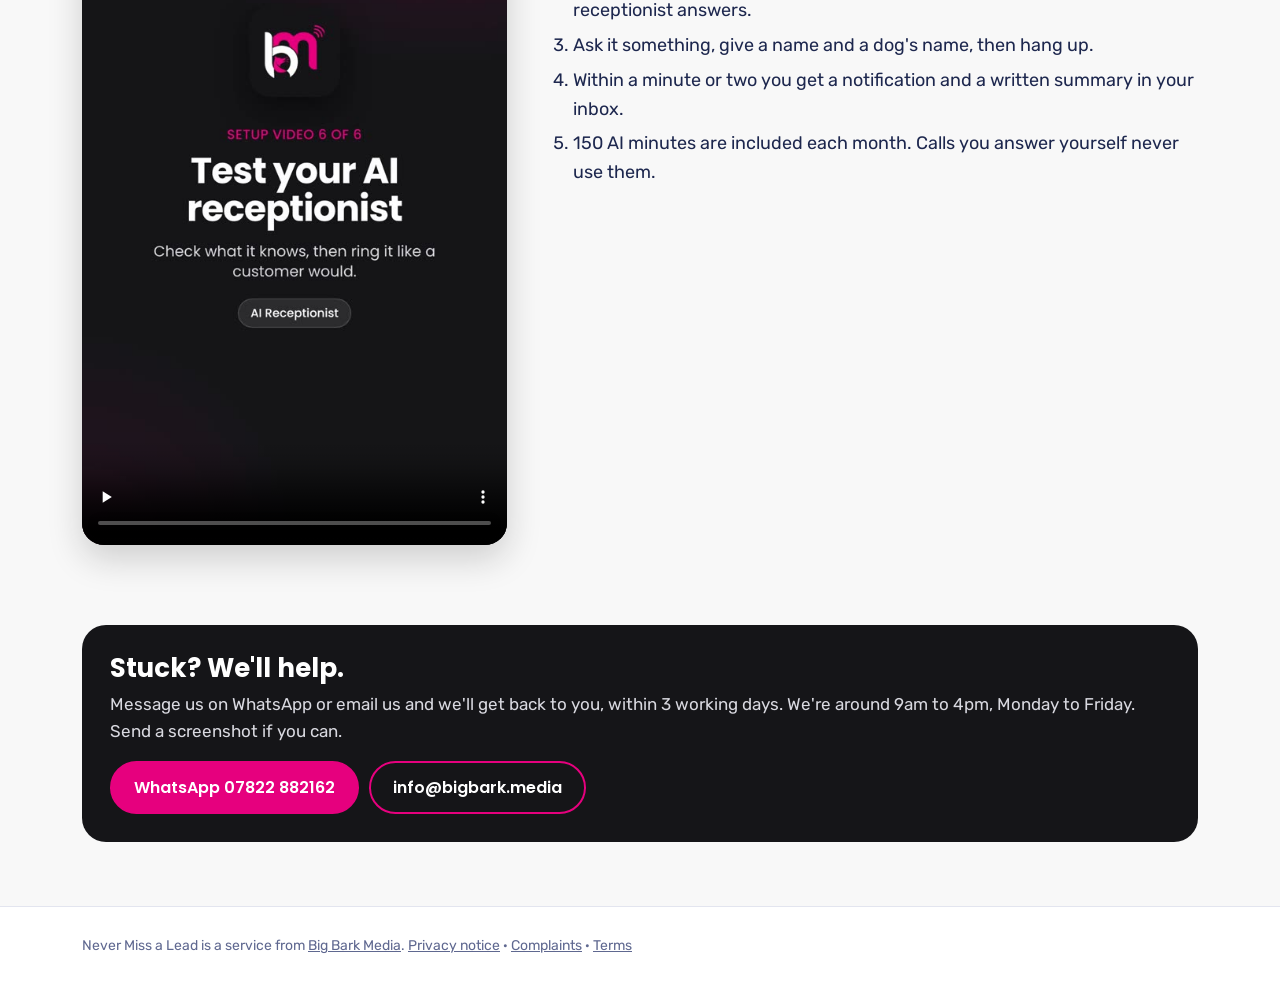
==== commit 570d2887: "Support hours on setup page Co-Authored-By: Claude Opus 5.5 <noreply@anthropic.com> Claude-Session: " ====
--- a/setup/index.html
+++ b/setup/index.html
@@ -165,7 +165,7 @@
 
     <section class="help">
       <h2>Stuck? We'll help.</h2>
-      <p>Message us on WhatsApp or email us and we'll get back to you, within 3 working days. Send a screenshot if you can.</p>
+      <p>Message us on WhatsApp or email us and we'll get back to you, within 3 working days. We're around 9am to 4pm, Monday to Friday. Send a screenshot if you can.</p>
       <div class="btns">
         <a class="btn" href="https://wa.me/447822882162?text=Hi%2C%20I%20need%20a%20hand%20setting%20up%20Never%20Miss%20a%20Lead">WhatsApp 07822 882162</a>
         <a class="btn ghost" href="mailto:info@bigbark.media?subject=Never%20Miss%20a%20Lead%20setup">info@bigbark.media</a>
